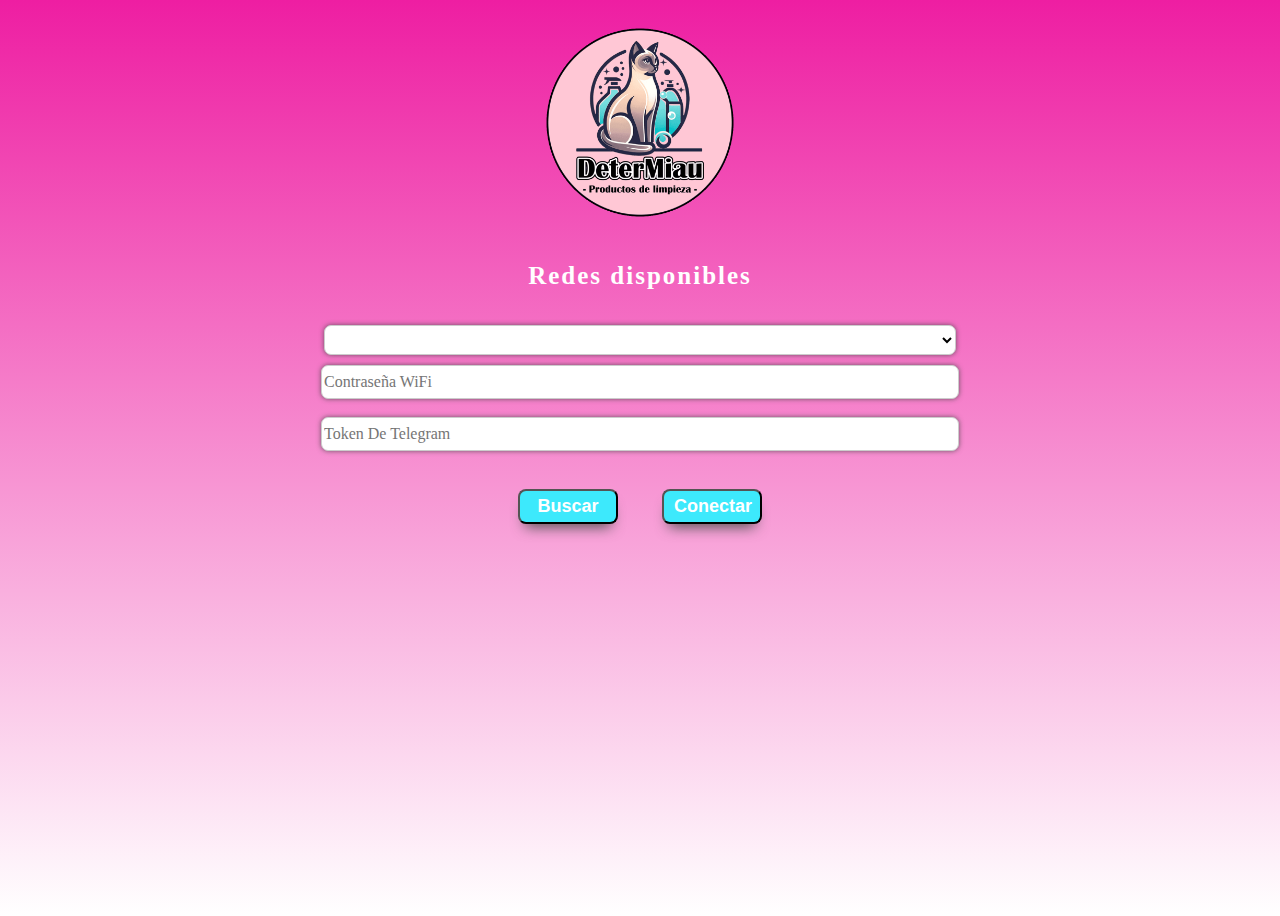
==== DeterMiau/Web/index.html @ 6bd97566 "Initial commit" ====
<!doctype html>
<html lang="es">
 
   <head>
      <title>DeterMiau 😺</title>
      <meta charset="utf-8">
      <meta name="viewport" content="width=device-width, initial-scale=1">
      <link rel="stylesheet" href="./style.css">
   </head>
 
   <body>

   <form id="form" action="/ConectarWiFi" method="get">

      <img id="logo" src="./DeterMiauLogo.png">

      <p id="titulo">Redes disponibles</p>

      <select id="selector" name="SSID" ></select>

      <input type="text" name="PASS" placeholder="Contraseña WiFi" class="css-input">
      </br>
      <input type="text" name="Token" placeholder="Token De Telegram" class="css-input">      
      </br>

      <div>
         <button class="myButton" type="button" onclick="ObtenerRedes()">Buscar</button>
         <button class="myButton" type="submit">Conectar</button>
      </div>
      <div id="loading" style="display:none;">
         <div class="image">
             <img src="./cargando.gif" alt="Cargando..."> 
         </div>
     </div>
   </form> 
   
 
   </body>

   <script type="text/javascript" src="./scripts.js"></script>

</html>
---- DeterMiau/Web/style.css ----
body{
    background: linear-gradient(#ee1ea2, #FFFFFF);
}
.myButton {
    width: 100px;
	box-shadow: 0px 10px 14px -7px #545454;
	background-color:hwb(186 24% 1%);
	border-radius:8px;
	display:inline-block;
	cursor:pointer;
	color:#ffffff;
	font-family:Arial;
	font-size:18px;
	font-weight:bold;
	padding:5px 10px;
	text-decoration:none;
    margin: 20px;
}
.myButton:hover {
	background-color:#45d65d;
}
.myButton:active {
	position:relative;
	top:1px;
}

#form{
    width: 100%;
    height: 100vh;
    display: flex;
    flex-direction: column;
    align-items: center;
}

#logo{
    width: 5cm;
    height: 5cm;
	margin: 20px;
}

#PageNotFound{
	font-family: Arial;
	font-size: xx-large;
}

#titulo{
	font-family: Times New Roman;
	font-size: 25px;
	color: #ffffff;
	letter-spacing: 2px;
	word-spacing: 0px;
	font-weight: 700;
	text-decoration: none;
	border-radius: 20px;
	display: flex;
	justify-content: center;
}

.css-input {
	width: 50%;
	height: 30px;
	font-family: Times New Roman;
	font-size: 16px;
	border-width: 1px;
	border-color: #CCCCCC;
	background-color: #FFFFFF;
	color: #000000;
	border-style: solid;
	border-radius: 7px;
	box-shadow: 0px 0px 5px rgba(66,66,66,.75);
}


select{
	width: 50%;
	height: 30px;
	font-family: Times New Roman;
	margin: 10px 0px;
	border-width: 1px;
	border-color: #CCCCCC;
	background-color: #FFFFFF;
	color: #000000;
	border-style: solid;
	border-radius: 7px;
	box-shadow: 0px 0px 5px rgba(66,66,66,.75);
}

#loading {
    position: fixed;
    left: 0;
    top: 0;
    width: 100%;
    height: 100%;
    background-color: rgba(0, 0, 0, 0.3);
	display: flex;
	align-items: center;
	justify-content: center;
    z-index: 1000;
}

#loading img {
    width: 100%; /* Puedes ajustar el tamaño de la imagen de carga */
	height: 100%;
}

.image{
	width: 250px;
    height: 250px;
}
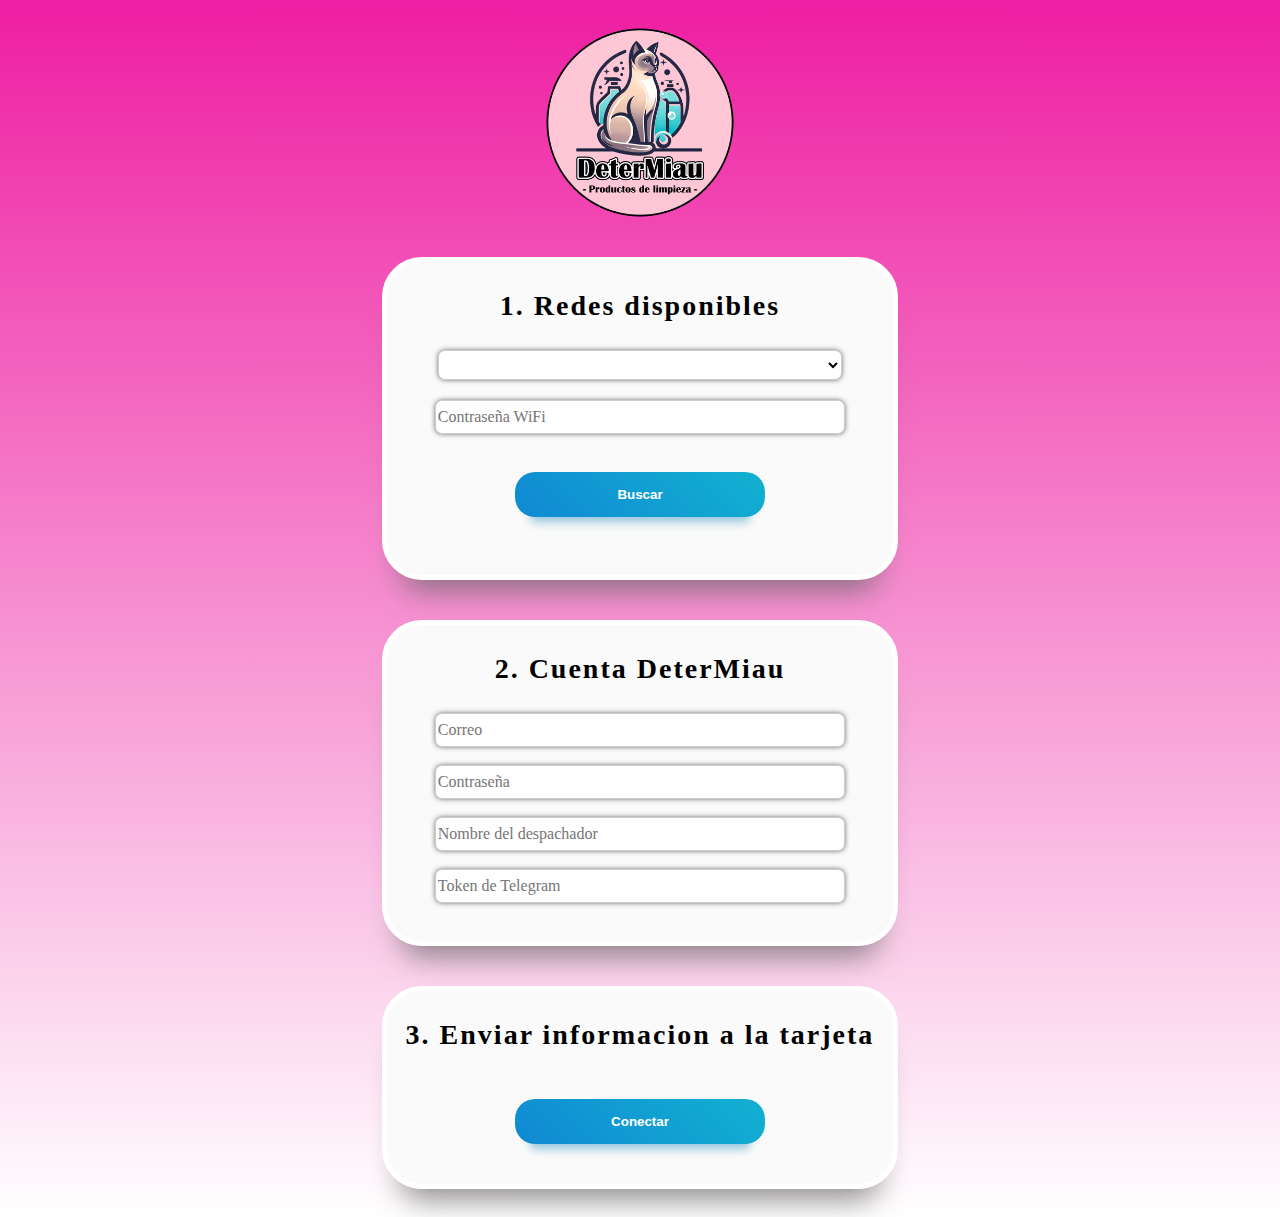
==== commit 239d5ff0: "." ====
--- a/DeterMiau/Web/index.html
+++ b/DeterMiau/Web/index.html
@@ -10,31 +10,49 @@
  
    <body>
 
-   <form id="form" action="/ConectarWiFi" method="get">
+      <form id="form" action="/ConectarWiFi" method="get">
 
-      <img id="logo" src="./DeterMiauLogo.png">
+         <img id="logo" src="./DeterMiauLogo.png">
 
-      <p id="titulo">Redes disponibles</p>
+         <div class="section">
+            <p id="titulo">1. Redes disponibles</p>
+            <select id="selector" name="SSID" ></select>
+            <input type="text" name="PASS" placeholder="Contraseña WiFi" class="css-input">
+            </br>
+            <button class="myButton" type="button" onclick="ObtenerRedes()">Buscar</button>
+            </br>
+         </div>
 
-      <select id="selector" name="SSID" ></select>
 
-      <input type="text" name="PASS" placeholder="Contraseña WiFi" class="css-input">
-      </br>
-      <input type="text" name="Token" placeholder="Token De Telegram" class="css-input">      
-      </br>
+         <div class="section">
+            <p id="titulo">2. Cuenta DeterMiau</p>
+            <input type="text" name="Correo" placeholder="Correo" class="css-input">      
+            </br>
+            <input type="text" name="Password" placeholder="Contraseña" class="css-input">      
+            </br>
+            <input type="text" name="Nombre" placeholder="Nombre del despachador" class="css-input">      
+            </br>
+            <input type="text" name="Token" placeholder="Token de Telegram" class="css-input">      
+            </br>
+         </div>
 
-      <div>
-         <button class="myButton" type="button" onclick="ObtenerRedes()">Buscar</button>
-         <button class="myButton" type="submit">Conectar</button>
-      </div>
-      <div id="loading" style="display:none;">
-         <div class="image">
-             <img src="./cargando.gif" alt="Cargando..."> 
+
+         <div class="section">
+            <p id="titulo">3. Enviar informacion a la tarjeta</p>
+            <button class="myButton" type="submit">Conectar</button>
          </div>
-     </div>
-   </form> 
-   
- 
+
+
+
+         <div id="loading" style="display:none;">
+            <div class="image">
+               <img src="./cargando.gif" alt="Cargando..."> 
+            </div>
+         </div>
+
+
+      </form> 
+
    </body>
 
    <script type="text/javascript" src="./scripts.js"></script>
--- a/DeterMiau/Web/style.css
+++ b/DeterMiau/Web/style.css
@@ -1,32 +1,31 @@
 body{
     background: linear-gradient(#ee1ea2, #FFFFFF);
 }
+
 .myButton {
-    width: 100px;
-	box-shadow: 0px 10px 14px -7px #545454;
-	background-color:hwb(186 24% 1%);
-	border-radius:8px;
-	display:inline-block;
-	cursor:pointer;
-	color:#ffffff;
-	font-family:Arial;
-	font-size:18px;
-	font-weight:bold;
-	padding:5px 10px;
-	text-decoration:none;
-    margin: 20px;
+    width: 250px;
+	font-weight: bold;
+	background: linear-gradient(45deg, rgb(16, 137, 211) 0%, rgb(18, 177, 209) 100%);
+	color: white;
+	padding-block: 15px;
+	margin: 20px auto;
+	border-radius: 20px;
+	box-shadow: rgba(133, 189, 215, 0.8784313725) 0px 20px 10px -15px;
+	border: none;
+	transition: all 0.2s ease-in-out;
 }
 .myButton:hover {
-	background-color:#45d65d;
+	transform: scale(1.03);
+	box-shadow: rgba(133, 189, 215, 0.8784313725) 0px 23px 10px -20px;
 }
 .myButton:active {
-	position:relative;
-	top:1px;
+	transform: scale(0.95);
+	box-shadow: rgba(133, 189, 215, 0.8784313725) 0px 15px 10px -10px;
 }
 
 #form{
     width: 100%;
-    height: 100vh;
+    height: auto;
     display: flex;
     flex-direction: column;
     align-items: center;
@@ -45,8 +44,8 @@
 
 #titulo{
 	font-family: Times New Roman;
-	font-size: 25px;
-	color: #ffffff;
+	font-size: 28px;
+	color: #000000;
 	letter-spacing: 2px;
 	word-spacing: 0px;
 	font-weight: 700;
@@ -54,35 +53,6 @@
 	border-radius: 20px;
 	display: flex;
 	justify-content: center;
-}
-
-.css-input {
-	width: 50%;
-	height: 30px;
-	font-family: Times New Roman;
-	font-size: 16px;
-	border-width: 1px;
-	border-color: #CCCCCC;
-	background-color: #FFFFFF;
-	color: #000000;
-	border-style: solid;
-	border-radius: 7px;
-	box-shadow: 0px 0px 5px rgba(66,66,66,.75);
-}
-
-
-select{
-	width: 50%;
-	height: 30px;
-	font-family: Times New Roman;
-	margin: 10px 0px;
-	border-width: 1px;
-	border-color: #CCCCCC;
-	background-color: #FFFFFF;
-	color: #000000;
-	border-style: solid;
-	border-radius: 7px;
-	box-shadow: 0px 0px 5px rgba(66,66,66,.75);
 }
 
 #loading {
@@ -106,4 +76,96 @@
 .image{
 	width: 250px;
     height: 250px;
-}+}
+
+.section { 
+	width: 40%; 
+	height: auto;
+	display: flex;
+	flex-direction: column;
+	justify-content: center;
+	align-items: center;
+	background: #ffffff;
+	background: linear-gradient(0deg, rgb(250, 250, 250) 0%, rgb(250, 250, 250) 100%);
+	border-radius: 40px;
+	padding-bottom: 20px;
+	border: 5px solid rgb(255, 255, 255);
+	box-shadow: rgba(109, 109, 109, 0.8) 0px 30px 30px -20px;
+	margin: 20px;
+}
+
+select{
+	width: 80%;
+	height: 30px;
+	font-family: Times New Roman;
+	margin-bottom: 20px;
+	border-width: 1px;
+	border-color: #CCCCCC;
+	background-color: #FFFFFF;
+	color: #000000;
+	border-style: solid;
+	border-radius: 7px;
+	box-shadow: 0px 0px 5px rgba(66,66,66,.75);
+}
+
+.css-input {
+	width: 80%;
+	height: 30px;
+	font-family: Times New Roman;
+	font-size: 16px;
+	border-width: 1px;
+	border-color: #CCCCCC;
+	background-color: #FFFFFF;
+	color: #000000;
+	border-style: solid;
+	border-radius: 7px;
+	box-shadow: 0px 0px 5px rgba(66,66,66,.75);
+}
+
+@media only screen and (max-width: 470px) {
+
+	.section { 
+		width: 90%; 
+		height: auto;
+		display: flex;
+		flex-direction: column;
+		justify-content: center;
+		align-items: center;
+		background: #ffffff;
+		background: linear-gradient(0deg, rgb(250, 250, 250) 0%, rgb(250, 250, 250) 100%);
+		border-radius: 40px;
+		padding-bottom: 20px;
+		border: 5px solid rgb(255, 255, 255);
+		box-shadow: rgba(109, 109, 109, 0.8) 0px 30px 30px -20px;
+		margin: 20px;
+	}
+
+	#titulo{
+		font-family: Times New Roman;
+		font-size: 24px;
+		color: #000000;
+		letter-spacing: 2px;
+		word-spacing: 0px;
+		font-weight: 700;
+		text-decoration: none;
+		border-radius: 20px;
+		display: flex;
+		justify-content: center;
+	}
+
+	.myButton {
+		width: 200px;
+		font-weight: bold;
+		background: linear-gradient(45deg, rgb(16, 137, 211) 0%, rgb(18, 177, 209) 100%);
+		color: white;
+		padding-block: 15px;
+		margin: 20px auto;
+		border-radius: 20px;
+		box-shadow: rgba(133, 189, 215, 0.8784313725) 0px 20px 10px -15px;
+		border: none;
+		transition: all 0.2s ease-in-out;
+	}
+
+	
+}
+
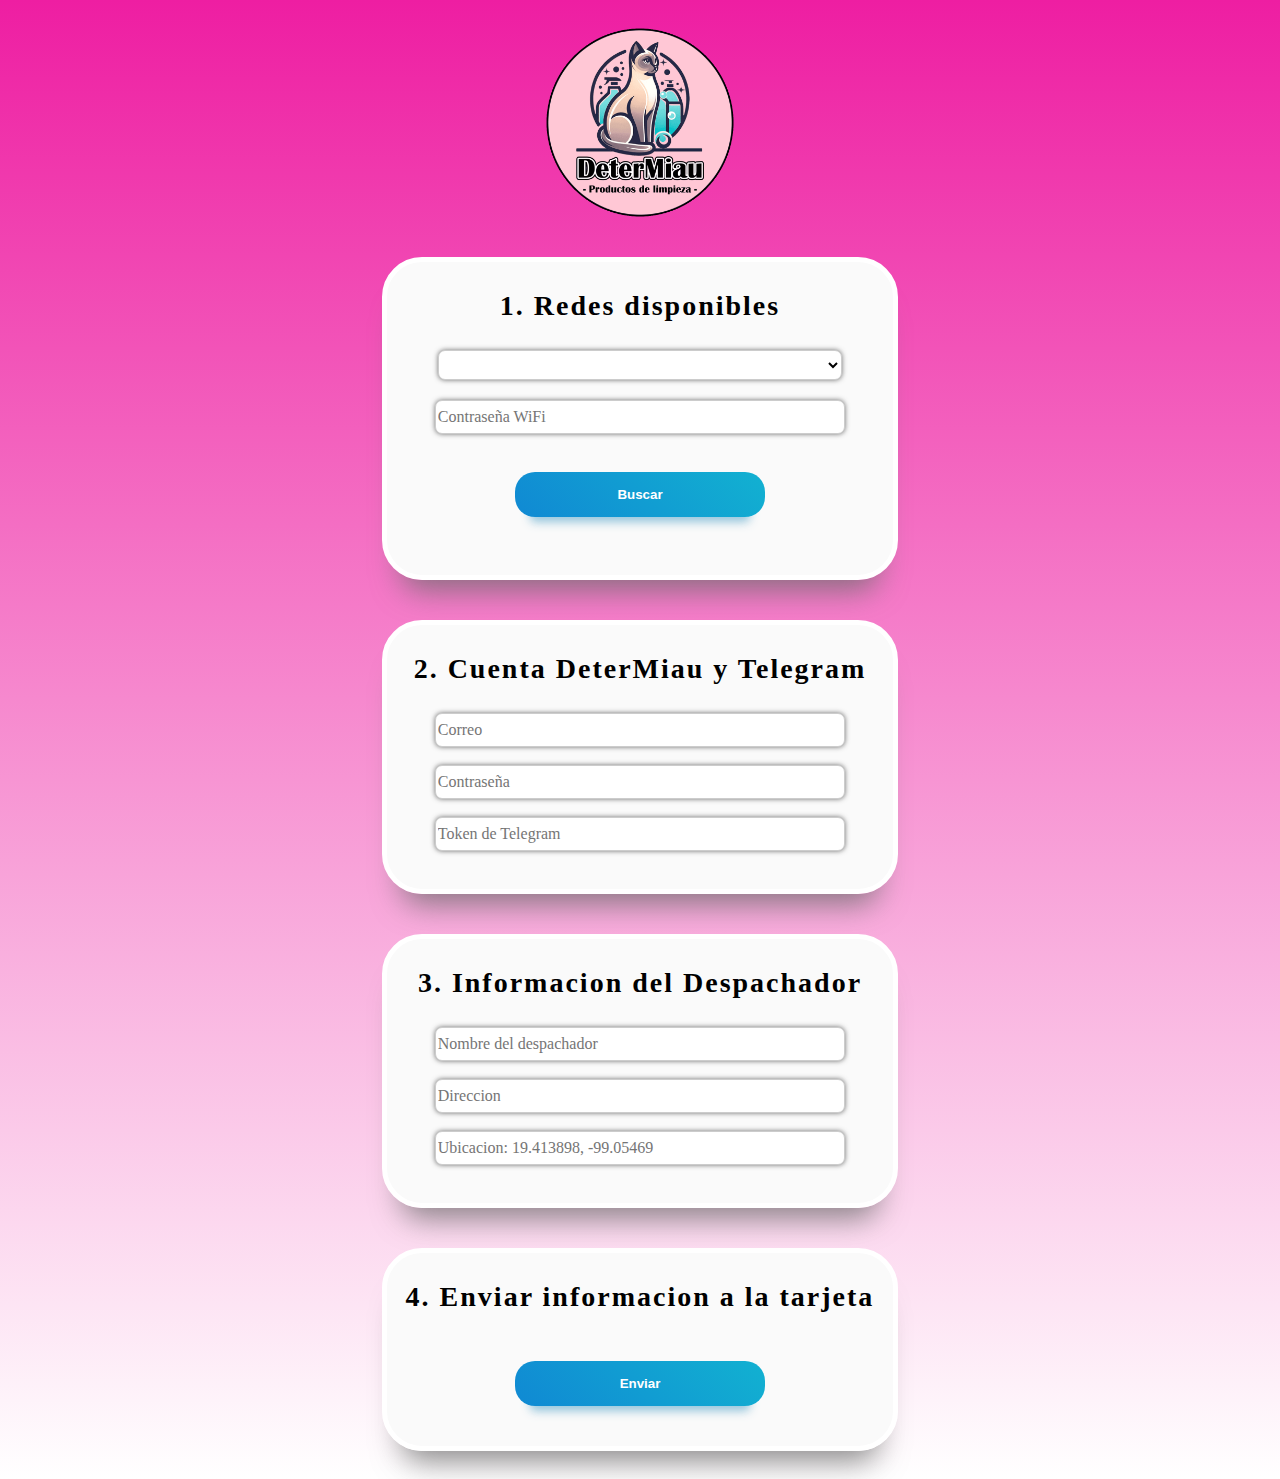
==== commit f3cfa5db: "." ====
--- a/DeterMiau/Web/index.html
+++ b/DeterMiau/Web/index.html
@@ -25,12 +25,10 @@
 
 
          <div class="section">
-            <p id="titulo">2. Cuenta DeterMiau</p>
+            <p id="titulo">2. Cuenta DeterMiau y Telegram</p>
             <input type="text" name="Correo" placeholder="Correo" class="css-input">      
             </br>
             <input type="text" name="Password" placeholder="Contraseña" class="css-input">      
-            </br>
-            <input type="text" name="Nombre" placeholder="Nombre del despachador" class="css-input">      
             </br>
             <input type="text" name="Token" placeholder="Token de Telegram" class="css-input">      
             </br>
@@ -38,8 +36,19 @@
 
 
          <div class="section">
-            <p id="titulo">3. Enviar informacion a la tarjeta</p>
-            <button class="myButton" type="submit">Conectar</button>
+            <p id="titulo">3. Informacion del Despachador</p>
+            <input type="text" name="Nombre" placeholder="Nombre del despachador" class="css-input">      
+            </br>
+            <input type="text" name="Direccion" placeholder="Direccion" class="css-input">      
+            </br>
+            <input type="text" name="Ubicacion" placeholder="Ubicacion: 19.413898, -99.05469" class="css-input">      
+            </br>
+         </div>
+
+
+         <div class="section">
+            <p id="titulo">4. Enviar informacion a la tarjeta</p>
+            <button class="myButton" type="submit">Enviar</button>
          </div>
 
 
--- a/DeterMiau/Web/style.css
+++ b/DeterMiau/Web/style.css
@@ -150,6 +150,7 @@
 		text-decoration: none;
 		border-radius: 20px;
 		display: flex;
+		
 		justify-content: center;
 	}
 
